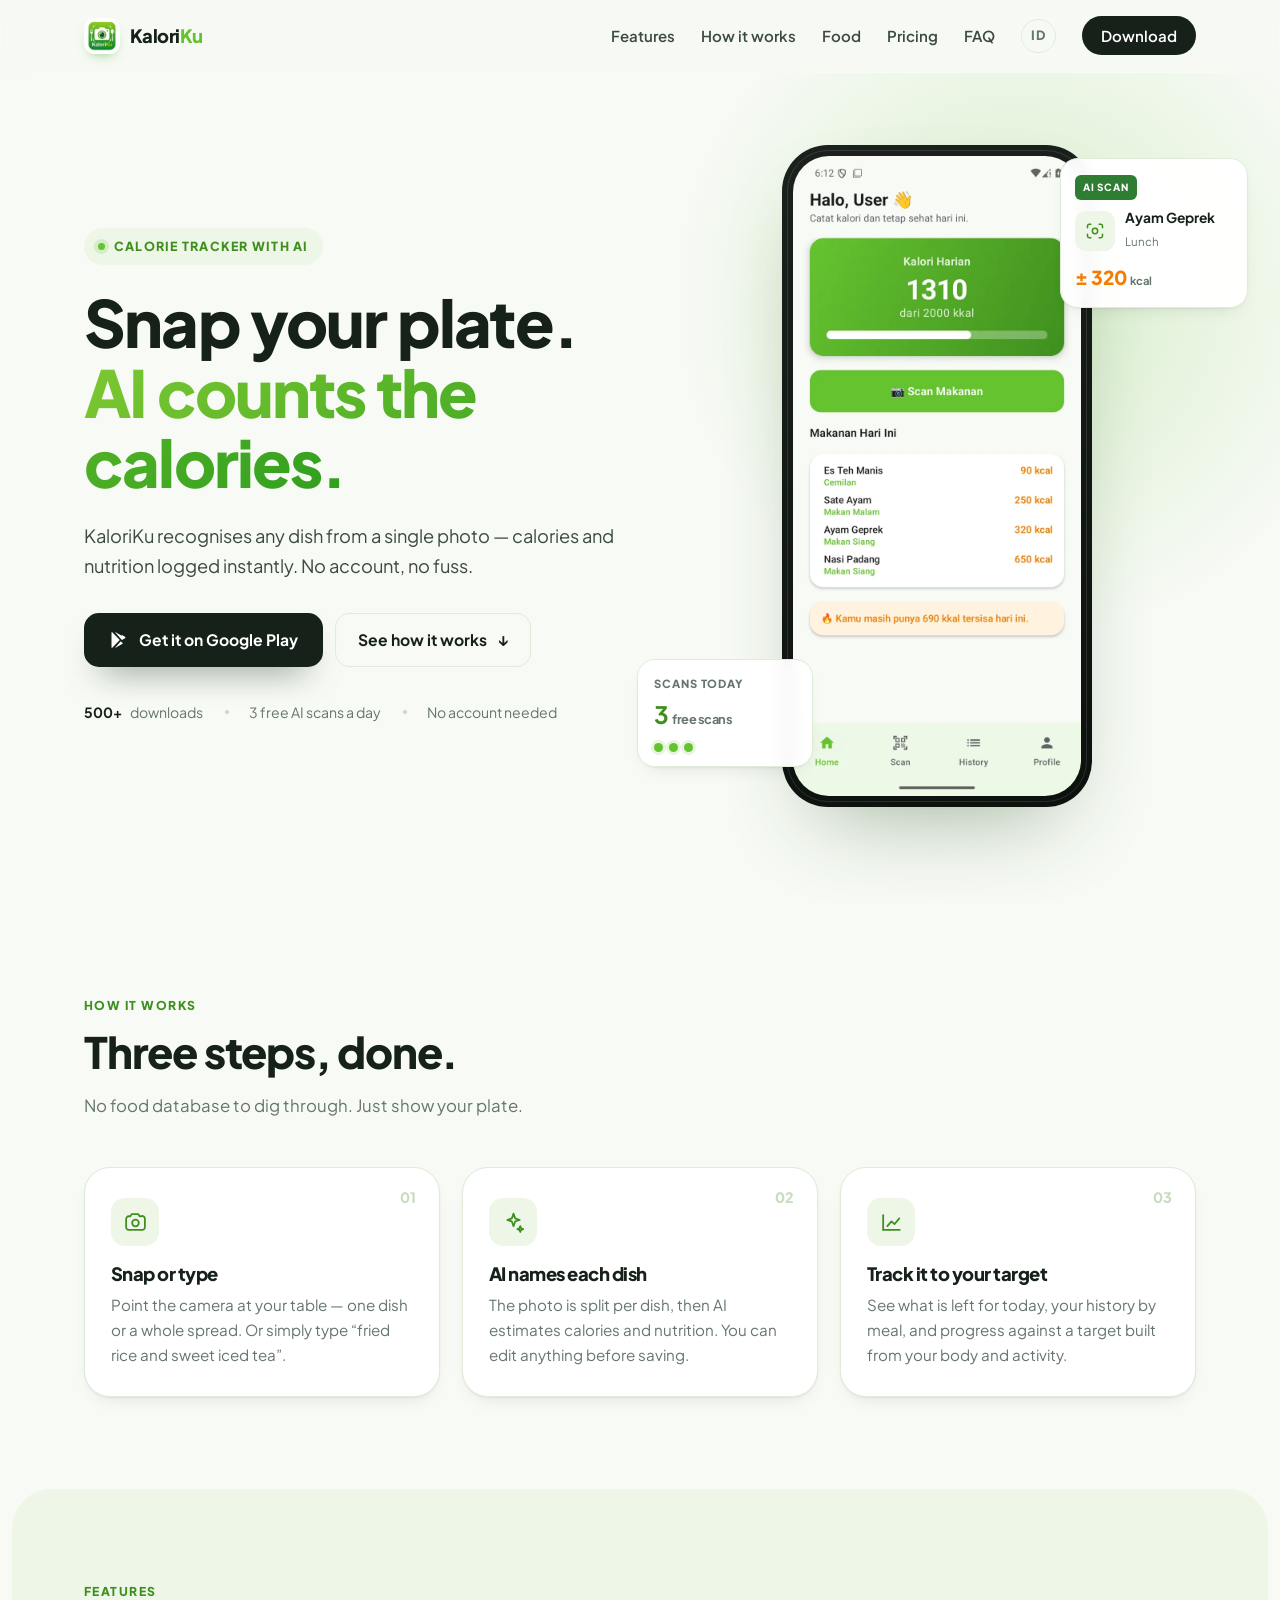
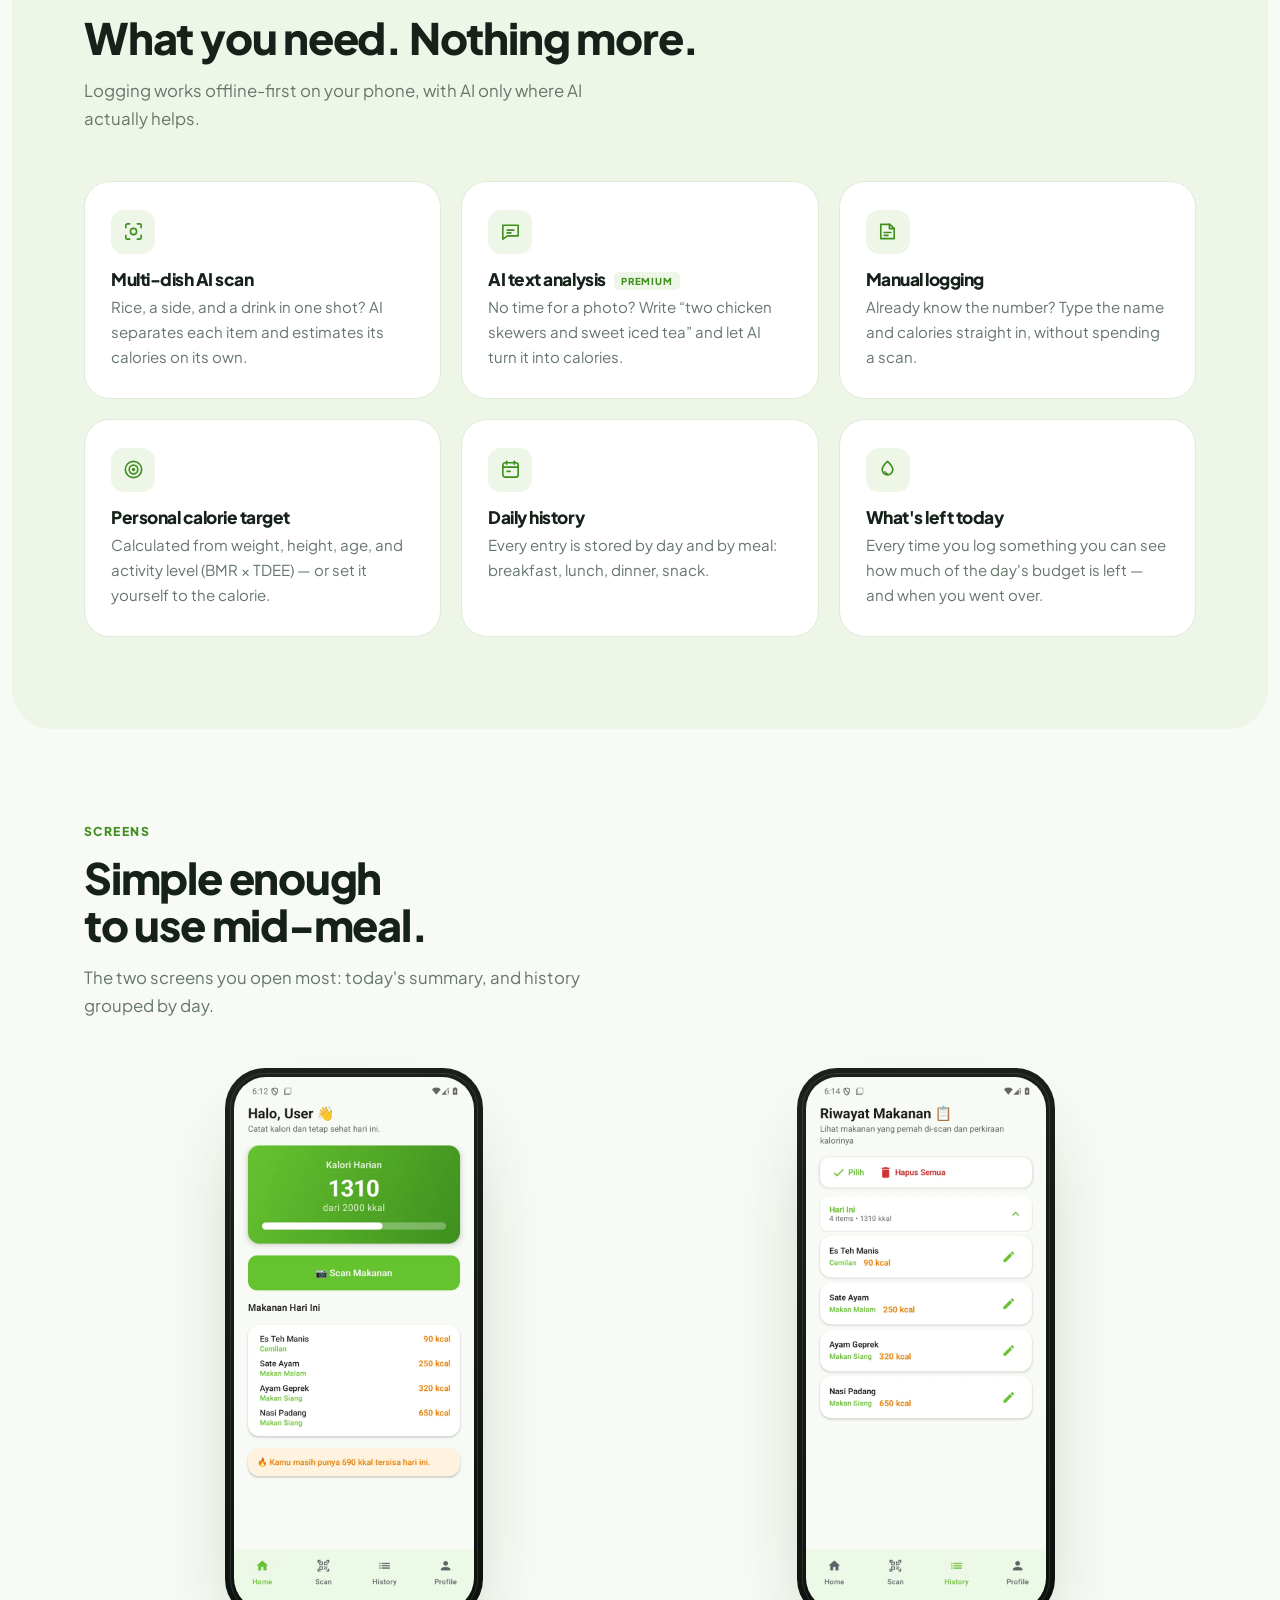
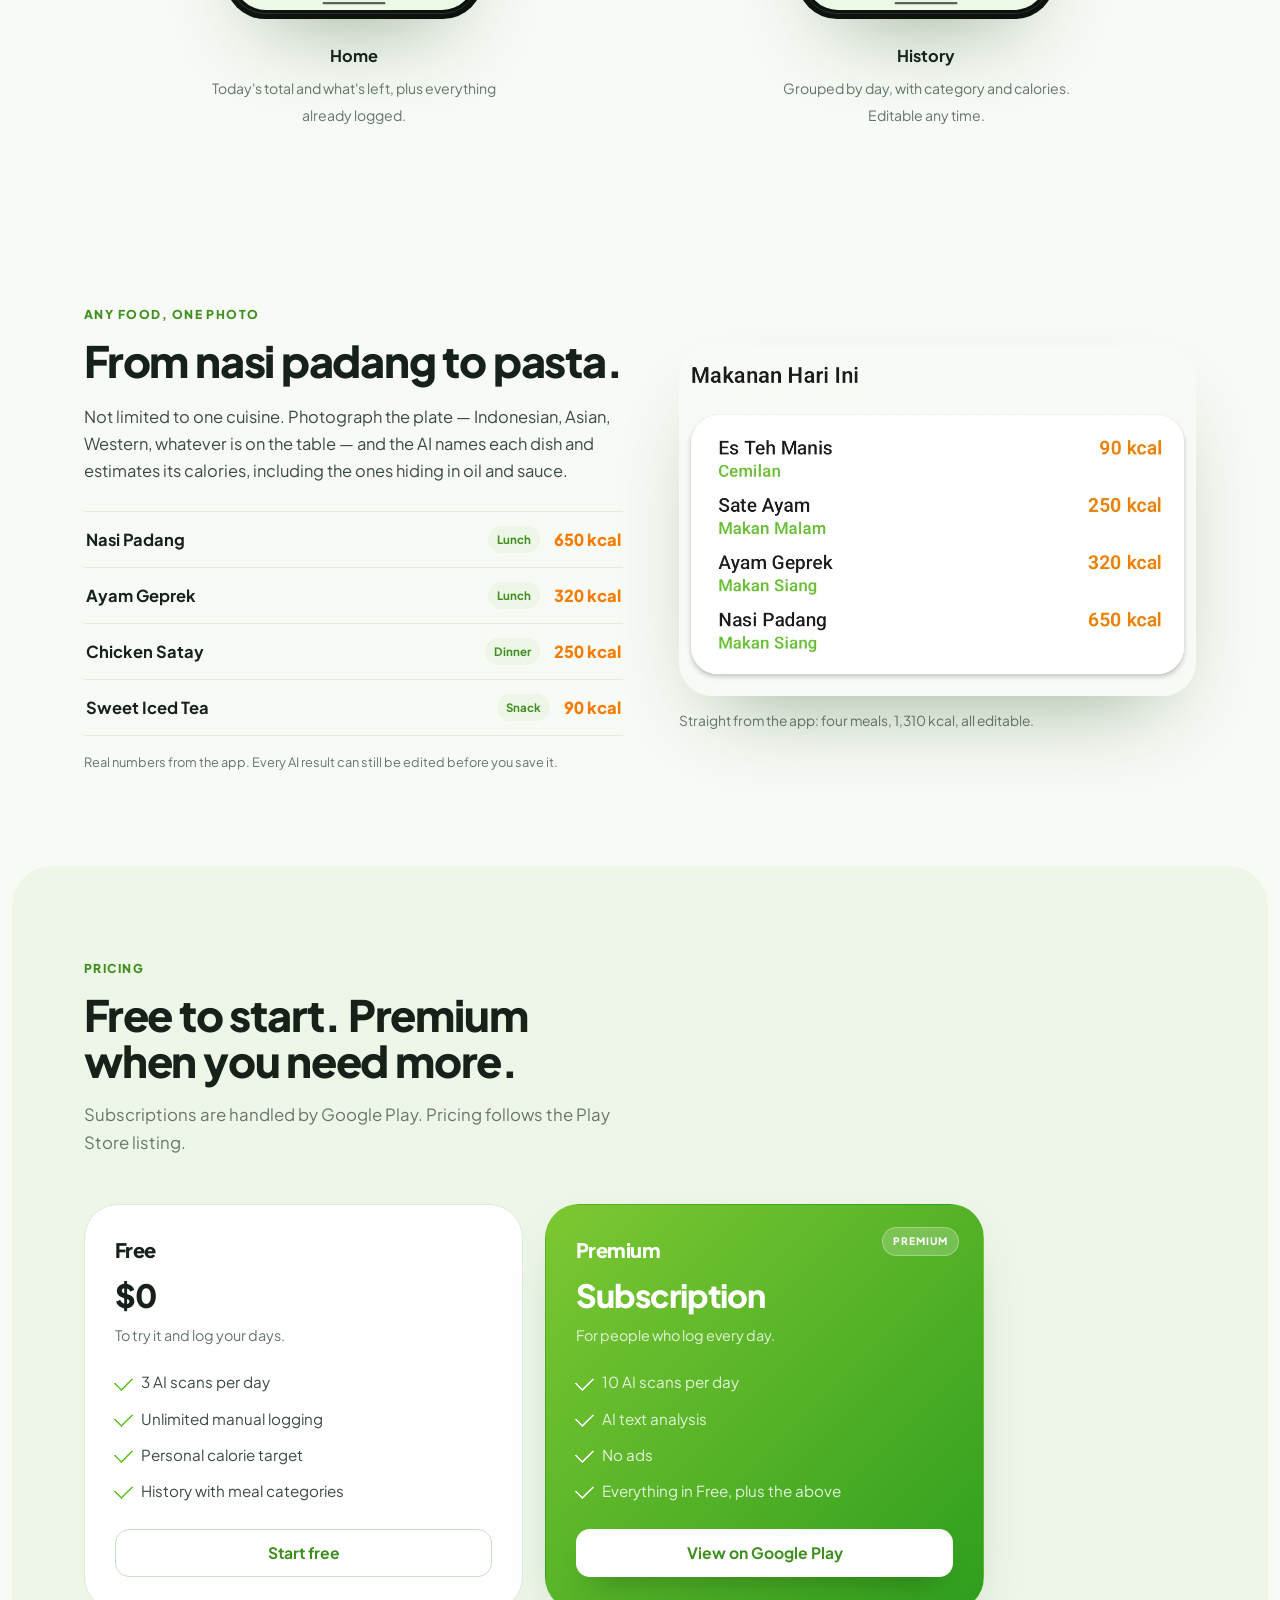
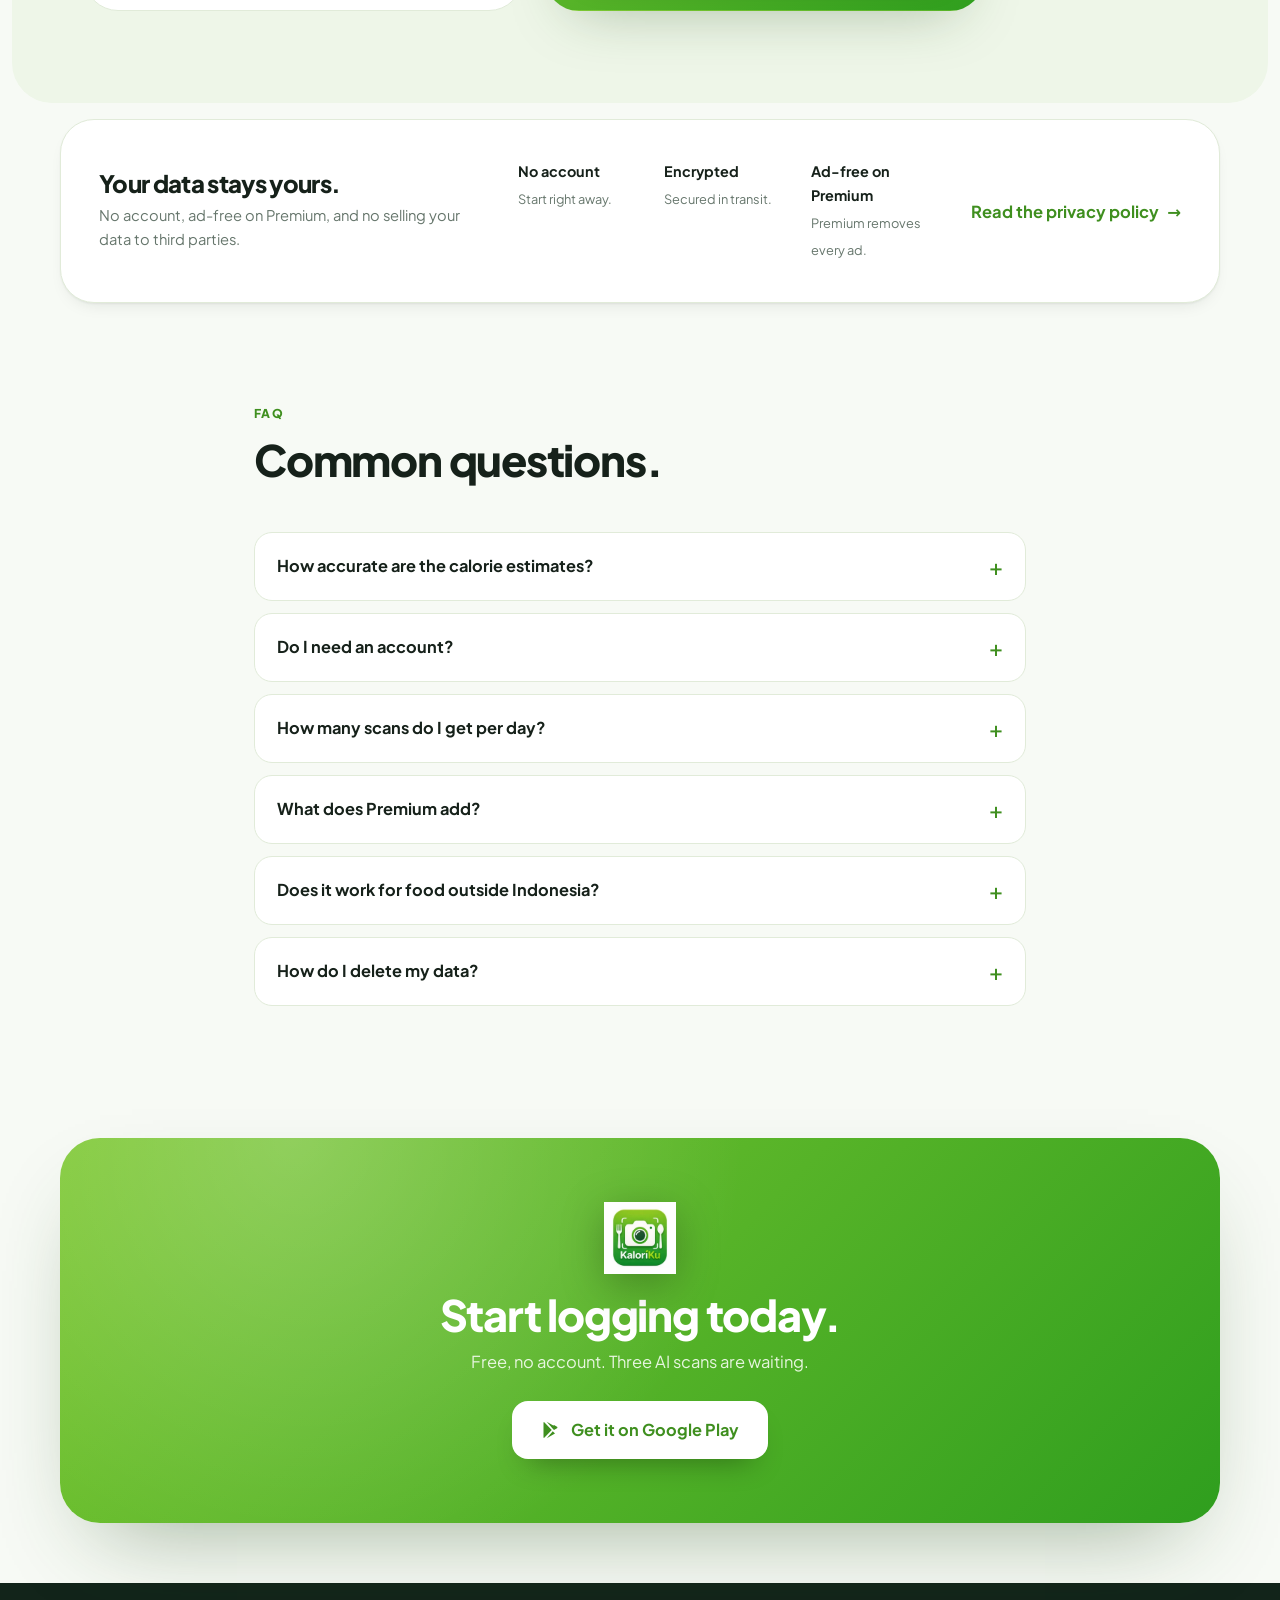
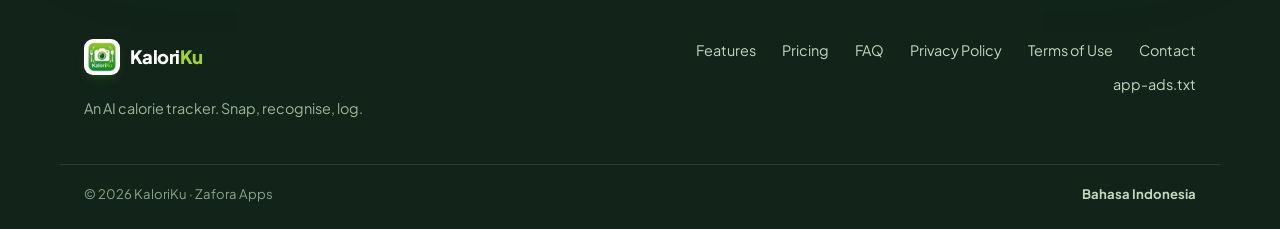
==== en/index.html @ b71900a7 "Add KaloriKu marketing site (ID/EN) with real app screenshots Static site, no build step: - / and /e" ====
<!DOCTYPE html>
<html lang="en">
<head>
<meta charset="utf-8">
<meta name="viewport" content="width=device-width, initial-scale=1">
<title>KaloriKu — Snap your food, let AI count the calories</title>
<meta name="description" content="KaloriKu recognises any dish from a single photo and logs its calories and nutrition. Personal calorie target, daily history, no account required.">
<meta name="theme-color" content="#65C32F">
<link rel="icon" href="../assets/img/logo-32.png" sizes="32x32">
<link rel="apple-touch-icon" href="../assets/img/logo-180.png">
<link rel="manifest" href="../site.webmanifest">
<link rel="preload" href="../assets/fonts/plus-jakarta-sans-latin.woff2" as="font" type="font/woff2" crossorigin>
<link rel="stylesheet" href="../css/style.css">
<script>document.documentElement.classList.add("js");</script>
<meta property="og:type" content="website">
<meta property="og:site_name" content="KaloriKu">
<meta property="og:locale" content="en_US">
<meta property="og:locale:alternate" content="id_ID">
<meta property="og:title" content="KaloriKu — Snap your food, let AI count the calories">
<meta property="og:description" content="An AI calorie tracker. Photograph your plate — whatever the cuisine — and log the calories in seconds.">
<meta property="og:image" content="../assets/img/og.jpg">
<meta property="og:image:type" content="image/jpeg">
<meta property="og:image:width" content="1200">
<meta property="og:image:height" content="630">
<meta property="og:image:alt" content="KaloriKu — an AI calorie tracker that counts calories from a photo">
<meta name="twitter:card" content="summary_large_image">
<meta name="twitter:image" content="../assets/img/og.jpg">
<script type="application/ld+json">
{
  "@context": "https://schema.org",
  "@type": "SoftwareApplication",
  "name": "KaloriKu",
  "operatingSystem": "Android",
  "applicationCategory": "HealthApplication",
  "description": "An AI calorie tracker that recognises dishes from photos, logs daily calories and nutrition, and tracks a personal calorie target.",
  "downloadUrl": "https://play.google.com/store/apps/details?id=com.zafzaf.kaloriku",
  "offers": { "@type": "Offer", "price": "0", "priceCurrency": "IDR" },
  "inLanguage": "en",
  "publisher": { "@type": "Organization", "name": "Zafora Apps" }
}
</script>
</head>
<body>

<a class="skip" href="#main">Skip to content</a>

<header class="site-header" id="header">
  <div class="wrap header-inner">
    <a class="brand" href="../" aria-label="KaloriKu — home">
      <img src="../assets/img/mark-192.webp" alt="" width="36" height="36">
      <span class="brand-name">Kalori<span>Ku</span></span>
    </a>

    <nav class="nav" id="nav" aria-label="Main navigation">
      <a href="#features">Features</a>
      <a href="#how">How it works</a>
      <a href="#food">Food</a>
      <a href="#pricing">Pricing</a>
      <a href="#faq">FAQ</a>
      <a class="lang" href="../" hreflang="id" lang="id">ID</a>
      <a class="btn btn-sm" href="https://play.google.com/store/apps/details?id=com.zafzaf.kaloriku&amp;hl=en" target="_blank" rel="noopener">Download</a>
    </nav>

    <button class="nav-toggle" id="navToggle" aria-expanded="false" aria-controls="nav" aria-label="Open menu">
      <span></span><span></span><span></span>
    </button>
  </div>
</header>

<main id="main">

  <!-- HERO -->
  <section class="hero">
    <div class="hero-glow" aria-hidden="true"></div>
    <div class="wrap hero-grid">
      <div class="hero-copy reveal">
        <p class="eyebrow"><span class="dot"></span> Calorie tracker with AI</p>
        <h1>Snap your plate.<br><span class="hl">AI counts the calories.</span></h1>
        <p class="lead">KaloriKu recognises any dish from a single photo — calories and nutrition logged instantly. No account, no fuss.</p>
        <div class="cta-row">
          <a class="btn btn-play" href="https://play.google.com/store/apps/details?id=com.zafzaf.kaloriku&amp;hl=en" target="_blank" rel="noopener">
            <svg viewBox="0 0 24 24" aria-hidden="true" width="20" height="20"><path fill="currentColor" d="M3.6 2.3a1 1 0 0 0-.6.9v17.6a1 1 0 0 0 .6.9l9.3-9.7L3.6 2.3Zm10.5 8.2 2.7-2.8-9.4-5.4a.8.8 0 0 0-.5-.1l7.2 8.3Zm0 3 2.7 2.8-9.4 5.4a.8.8 0 0 1-.5.1l7.2-8.3Zm1.5-1.5 3.6-2.1c.7-.4.7-1.4 0-1.8l-3.6-2.1-2.9 3 2.9 3Z"/></svg>
            Get it on Google Play
          </a>
          <a class="btn btn-ghost" href="#how">See how it works <span aria-hidden="true">↓</span></a>
        </div>
        <ul class="trust">
          <li><strong>500+</strong> downloads</li>
          <li>3 free AI scans a day</li>
          <li>No account needed</li>
        </ul>
      </div>

      <div class="hero-art reveal">
        <div class="phone">
          <div class="phone-screen">
            <img src="../assets/img/screen-home.webp" alt="KaloriKu home screen: 1,310 of 2,000 kcal today, a Scan Food button, and four meals already logged." width="720" height="1600" fetchpriority="high">
          </div>
        </div>
        <div class="float-card float-quota">
          <span class="float-label">Scans today</span>
          <strong class="quota-num">3 <small>free scans</small></strong>
          <div class="dots" aria-hidden="true"><i></i><i></i><i></i></div>
        </div>
        <div class="float-card float-scan">
          <span class="ai-badge">AI scan</span>
          <div class="float-row"><span class="float-thumb" aria-hidden="true"><svg viewBox="0 0 24 24" width="20" height="20" fill="none" stroke="currentColor" stroke-width="1.8" stroke-linecap="round" stroke-linejoin="round"><path d="M3 8V6a2 2 0 0 1 2-2h2M21 8V6a2 2 0 0 0-2-2h-2M3 16v2a2 2 0 0 0 2 2h2M21 16v2a2 2 0 0 1-2 2h-2"/><circle cx="12" cy="12" r="3.2"/></svg></span><div><strong>Ayam Geprek</strong><span>Lunch</span></div></div>
          <div class="float-kcal">± 320 <small>kcal</small></div>
        </div>
      </div>
    </div>
  </section>

  <!-- HOW IT WORKS -->
  <section class="section" id="how">
    <div class="wrap">
      <div class="section-head reveal">
        <p class="kicker">How it works</p>
        <h2>Three steps, done.</h2>
        <p class="sub">No food database to dig through. Just show your plate.</p>
      </div>
      <ol class="steps">
        <li class="step reveal">
          <span class="step-num">01</span>
          <div class="step-icon">
            <svg viewBox="0 0 24 24" fill="none" stroke="currentColor" stroke-width="1.7" stroke-linecap="round" stroke-linejoin="round" aria-hidden="true"><path d="M3 8.5A2.5 2.5 0 0 1 5.5 6h1.6l1.2-2h6.4l1.2 2h1.6A2.5 2.5 0 0 1 21 8.5v8A2.5 2.5 0 0 1 18.5 19h-13A2.5 2.5 0 0 1 3 16.5v-8Z"/><circle cx="12" cy="12.5" r="3.2"/></svg>
          </div>
          <h3>Snap or type</h3>
          <p>Point the camera at your table — one dish or a whole spread. Or simply type “fried rice and sweet iced tea”.</p>
        </li>
        <li class="step reveal">
          <span class="step-num">02</span>
          <div class="step-icon">
            <svg viewBox="0 0 24 24" fill="none" stroke="currentColor" stroke-width="1.7" stroke-linecap="round" stroke-linejoin="round" aria-hidden="true"><path d="M12 3.5 13.6 8l4.4 1.6L13.6 11 12 15.6 10.4 11 6 9.6 10.4 8 12 3.5Z"/><path d="M18.5 15.5l.8 2 2 .8-2 .8-.8 2-.8-2-2-.8 2-.8.8-2Z"/></svg>
          </div>
          <h3>AI names each dish</h3>
          <p>The photo is split per dish, then AI estimates calories and nutrition. You can edit anything before saving.</p>
        </li>
        <li class="step reveal">
          <span class="step-num">03</span>
          <div class="step-icon">
            <svg viewBox="0 0 24 24" fill="none" stroke="currentColor" stroke-width="1.7" stroke-linecap="round" stroke-linejoin="round" aria-hidden="true"><path d="M4 19V5"/><path d="M4 19h16"/><path d="M8 15.5 12 11l3 2.5 4.5-5.5"/></svg>
          </div>
          <h3>Track it to your target</h3>
          <p>See what is left for today, your history by meal, and progress against a target built from your body and activity.</p>
        </li>
      </ol>
    </div>
  </section>

  <!-- FEATURES -->
  <section class="section section-tint" id="features">
    <div class="wrap">
      <div class="section-head reveal">
        <p class="kicker">Features</p>
        <h2>What you need. Nothing more.</h2>
        <p class="sub">Logging works offline-first on your phone, with AI only where AI actually helps.</p>
      </div>
      <div class="features">
        <article class="feature reveal">
          <div class="f-icon"><svg viewBox="0 0 24 24" fill="none" stroke="currentColor" stroke-width="1.7" stroke-linecap="round" stroke-linejoin="round" aria-hidden="true"><path d="M4 8V5.5A1.5 1.5 0 0 1 5.5 4H8"/><path d="M16 4h2.5A1.5 1.5 0 0 1 20 5.5V8"/><path d="M20 16v2.5a1.5 1.5 0 0 1-1.5 1.5H16"/><path d="M8 20H5.5A1.5 1.5 0 0 1 4 18.5V16"/><circle cx="12" cy="12" r="3.2"/></svg></div>
          <h3>Multi-dish AI scan</h3>
          <p>Rice, a side, and a drink in one shot? AI separates each item and estimates its calories on its own.</p>
        </article>
        <article class="feature reveal">
          <div class="f-icon"><svg viewBox="0 0 24 24" fill="none" stroke="currentColor" stroke-width="1.7" stroke-linecap="round" stroke-linejoin="round" aria-hidden="true"><path d="M4 5.5h16v11H9l-5 3.5v-14.5Z"/><path d="M8.5 10.5h7"/><path d="M8.5 13.5h4"/></svg></div>
          <h3>AI text analysis <span class="tag">Premium</span></h3>
          <p>No time for a photo? Write “two chicken skewers and sweet iced tea” and let AI turn it into calories.</p>
        </article>
        <article class="feature reveal">
          <div class="f-icon"><svg viewBox="0 0 24 24" fill="none" stroke="currentColor" stroke-width="1.7" stroke-linecap="round" stroke-linejoin="round" aria-hidden="true"><path d="M5 4.5h9.5L19 9v10.5H5V4.5Z"/><path d="M14 4.5V9h5"/><path d="M8.5 13h7"/><path d="M8.5 16h4"/></svg></div>
          <h3>Manual logging</h3>
          <p>Already know the number? Type the name and calories straight in, without spending a scan.</p>
        </article>
        <article class="feature reveal">
          <div class="f-icon"><svg viewBox="0 0 24 24" fill="none" stroke="currentColor" stroke-width="1.7" stroke-linecap="round" stroke-linejoin="round" aria-hidden="true"><circle cx="12" cy="12" r="8.5"/><circle cx="12" cy="12" r="4.5"/><circle cx="12" cy="12" r="1"/></svg></div>
          <h3>Personal calorie target</h3>
          <p>Calculated from weight, height, age, and activity level (BMR × TDEE) — or set it yourself to the calorie.</p>
        </article>
        <article class="feature reveal">
          <div class="f-icon"><svg viewBox="0 0 24 24" fill="none" stroke="currentColor" stroke-width="1.7" stroke-linecap="round" stroke-linejoin="round" aria-hidden="true"><rect x="4" y="5" width="16" height="15" rx="2.5"/><path d="M8 3.5v3"/><path d="M16 3.5v3"/><path d="M4 9.5h16"/><path d="M8.5 14h3"/></svg></div>
          <h3>Daily history</h3>
          <p>Every entry is stored by day and by meal: breakfast, lunch, dinner, snack.</p>
        </article>
        <article class="feature reveal">
          <div class="f-icon"><svg viewBox="0 0 24 24" fill="none" stroke="currentColor" stroke-width="1.7" stroke-linecap="round" stroke-linejoin="round" aria-hidden="true"><path d="M12 3.5c3.6 3.2 5.5 6 5.5 8.6a5.5 5.5 0 1 1-11 0c0-2.6 1.9-5.4 5.5-8.6Z"/><path d="M9.5 14.5c.4 1.3 1.4 2 2.5 2"/></svg></div>
          <h3>What's left today</h3>
          <p>Every time you log something you can see how much of the day's budget is left — and when you went over.</p>
        </article>
      </div>
    </div>
  </section>

  <!-- SHOWCASE -->
  <section class="section" id="screens">
    <div class="wrap">
      <div class="section-head reveal">
        <p class="kicker">Screens</p>
        <h2>Simple enough to use mid-meal.</h2>
        <p class="sub">The two screens you open most: today's summary, and history grouped by day.</p>
      </div>
      <div class="showcase">
        <figure class="shot reveal">
          <div class="phone phone-sm">
            <div class="phone-screen"><img src="../assets/img/screen-home.webp" alt="KaloriKu home screen with today's total calories, calories left, and the meals logged so far." width="720" height="1600" loading="lazy"></div>
          </div>
          <figcaption>
            <strong>Home</strong>
            <span>Today's total and what's left, plus everything already logged.</span>
          </figcaption>
        </figure>
        <figure class="shot reveal">
          <div class="phone phone-sm">
            <div class="phone-screen"><img src="../assets/img/screen-history.webp" alt="KaloriKu history screen: today's meals listed with category and calories." width="720" height="1600" loading="lazy"></div>
          </div>
          <figcaption>
            <strong>History</strong>
            <span>Grouped by day, with category and calories. Editable any time.</span>
          </figcaption>
        </figure>
      </div>
    </div>
  </section>

  <!-- FOOD -->
  <section class="section food-section" id="food">
    <div class="wrap food-grid">
      <div class="food-copy reveal">
        <p class="kicker">Any food, one photo</p>
        <h2>From nasi padang to pasta.</h2>
        <p class="lead-sm">Not limited to one cuisine. Photograph the plate — Indonesian, Asian, Western, whatever is on the table — and the AI names each dish and estimates its calories, including the ones hiding in oil and sauce.</p>
        <ul class="food-list">
          <li><span class="food-name">Nasi Padang</span><span class="food-cat">Lunch</span><span class="food-kcal">650 kcal</span></li>
          <li><span class="food-name">Ayam Geprek</span><span class="food-cat">Lunch</span><span class="food-kcal">320 kcal</span></li>
          <li><span class="food-name">Chicken Satay</span><span class="food-cat">Dinner</span><span class="food-kcal">250 kcal</span></li>
          <li><span class="food-name">Sweet Iced Tea</span><span class="food-cat">Snack</span><span class="food-kcal">90 kcal</span></li>
        </ul>
        <p class="note">Real numbers from the app. Every AI result can still be edited before you save it.</p>
      </div>
      <div class="food-visual reveal">
        <div class="food-art">
          <img src="../assets/img/meals-card.webp" alt="Today's meals in the app: sweet iced tea 90 kcal, chicken satay 250 kcal, ayam geprek 320 kcal, and nasi padang 650 kcal." width="1000" height="680" loading="lazy">
        </div>
        <p class="food-caption">Straight from the app: four meals, 1,310 kcal, all editable.</p>
      </div>
    </div>
  </section>

  <!-- PRICING -->
  <section class="section section-tint" id="pricing">
    <div class="wrap">
      <div class="section-head reveal">
        <p class="kicker">Pricing</p>
        <h2>Free to start. Premium when you need more.</h2>
        <p class="sub">Subscriptions are handled by Google Play. Pricing follows the Play Store listing.</p>
      </div>
      <div class="plans">
        <article class="plan reveal">
          <h3>Free</h3>
          <p class="plan-price">$0</p>
          <p class="plan-for">To try it and log your days.</p>
          <ul>
            <li>3 AI scans per day</li>
            <li>Unlimited manual logging</li>
            <li>Personal calorie target</li>
            <li>History with meal categories</li>
          </ul>
          <a class="btn btn-outline" href="https://play.google.com/store/apps/details?id=com.zafzaf.kaloriku&amp;hl=en" target="_blank" rel="noopener">Start free</a>
        </article>
        <article class="plan plan-pro reveal">
          <span class="plan-badge">Premium</span>
          <h3>Premium</h3>
          <p class="plan-price">Subscription</p>
          <p class="plan-for">For people who log every day.</p>
          <ul>
            <li>10 AI scans per day</li>
            <li>AI text analysis</li>
            <li>No ads</li>
            <li>Everything in Free, plus the above</li>
          </ul>
          <a class="btn btn-light" href="https://play.google.com/store/apps/details?id=com.zafzaf.kaloriku&amp;hl=en" target="_blank" rel="noopener">View on Google Play</a>
        </article>
      </div>
    </div>
  </section>

  <!-- PRIVACY -->
  <section class="privacy-strip">
    <div class="wrap privacy-inner reveal">
      <div class="privacy-head">
        <h2>Your data stays yours.</h2>
        <p>No account, ad-free on Premium, and no selling your data to third parties.</p>
      </div>
      <ul class="privacy-points">
        <li><strong>No account</strong><span>Start right away.</span></li>
        <li><strong>Encrypted</strong><span>Secured in transit.</span></li>
        <li><strong>Ad-free on Premium</strong><span>Premium removes every ad.</span></li>
      </ul>
      <a class="link-arrow" href="https://isyarharun.github.io/kaloriku-privacy/">Read the privacy policy <span aria-hidden="true">→</span></a>
    </div>
  </section>

  <!-- FAQ -->
  <section class="section" id="faq">
    <div class="wrap wrap-narrow">
      <div class="section-head reveal">
        <p class="kicker">FAQ</p>
        <h2>Common questions.</h2>
      </div>
      <div class="faq reveal">
        <details>
          <summary>How accurate are the calorie estimates?</summary>
          <p>Accurate enough for daily tracking, not a replacement for a kitchen scale or a dietitian. Every result can be edited — name, calories, and meal — before it is saved.</p>
        </details>
        <details>
          <summary>Do I need an account?</summary>
          <p>No. You are signed in automatically and securely, so you can start logging within seconds.</p>
        </details>
        <details>
          <summary>How many scans do I get per day?</summary>
          <p>Free accounts get 3 AI scans per day. Premium raises that to 10 per day and unlocks AI text analysis. Manual logging never uses your quota.</p>
        </details>
        <details>
          <summary>What does Premium add?</summary>
          <p>Premium increases the daily scan quota to 10, unlocks AI text analysis, and removes ads. Every other logging feature is already in the free version.</p>
        </details>
        <details>
          <summary>Does it work for food outside Indonesia?</summary>
          <p>Yes. The AI recognises common dishes across cuisines — Indonesian, Asian, Western — and you can always edit the result before saving.</p>
        </details>
        <details>
          <summary>How do I delete my data?</summary>
          <p>Delete individual meals or the whole history from the History screen. For anything else, email us at <a href="mailto:zaforaapps@gmail.com">zaforaapps@gmail.com</a>.</p>
        </details>
      </div>
    </div>
  </section>

  <!-- FINAL CTA -->
  <section class="final-cta">
    <div class="wrap final-inner reveal">
      <img src="../assets/img/mark-192.webp" alt="" width="72" height="72" loading="lazy">
      <h2>Start logging today.</h2>
      <p>Free, no account. Three AI scans are waiting.</p>
      <a class="btn btn-light btn-lg" href="https://play.google.com/store/apps/details?id=com.zafzaf.kaloriku&amp;hl=en" target="_blank" rel="noopener">
        <svg viewBox="0 0 24 24" aria-hidden="true" width="20" height="20"><path fill="currentColor" d="M3.6 2.3a1 1 0 0 0-.6.9v17.6a1 1 0 0 0 .6.9l9.3-9.7L3.6 2.3Zm10.5 8.2 2.7-2.8-9.4-5.4a.8.8 0 0 0-.5-.1l7.2 8.3Zm0 3 2.7 2.8-9.4 5.4a.8.8 0 0 1-.5.1l7.2-8.3Zm1.5-1.5 3.6-2.1c.7-.4.7-1.4 0-1.8l-3.6-2.1-2.9 3 2.9 3Z"/></svg>
        Get it on Google Play
      </a>
    </div>
  </section>

</main>

<footer class="site-footer">
  <div class="wrap footer-grid">
    <div class="footer-brand">
      <a class="brand" href="../">
        <img src="../assets/img/mark-192.webp" alt="" width="32" height="32">
        <span class="brand-name">Kalori<span>Ku</span></span>
      </a>
      <p>An AI calorie tracker. Snap, recognise, log.</p>
    </div>
    <nav class="footer-links" aria-label="Footer links">
      <a href="#features">Features</a>
      <a href="#pricing">Pricing</a>
      <a href="#faq">FAQ</a>
      <a href="https://isyarharun.github.io/kaloriku-privacy/">Privacy Policy</a>
      <a href="https://isyarharun.github.io/kaloriku-syarat/">Terms of Use</a>
      <a href="mailto:zaforaapps@gmail.com">Contact</a>
      <a href="../app-ads.txt">app-ads.txt</a>
    </nav>
  </div>
  <div class="wrap footer-bottom">
    <span>© <span id="year">2026</span> KaloriKu · Zafora Apps</span>
    <a class="lang" href="../" hreflang="id" lang="id">Bahasa Indonesia</a>
  </div>
</footer>

<script src="../js/main.js" defer></script>
</body>
</html>
---- css/style.css ----
/* ==========================================================================
   KaloriKu — marketing site
   Palet diambil dari ui/theme/Color.kt aplikasi Android.
   ========================================================================== */

@font-face {
  font-family: "Plus Jakarta Sans";
  src: url("../assets/fonts/plus-jakarta-sans-latin.woff2") format("woff2");
  font-weight: 200 800;
  font-style: normal;
  font-display: swap;
  unicode-range: U+0000-00FF, U+0131, U+0152-0153, U+02BB-02BC, U+02C6, U+02DA, U+02DC, U+2000-206F, U+2074, U+20AC, U+2122, U+2191, U+2193, U+2212, U+2215, U+FEFF, U+FFFD;
}
@font-face {
  font-family: "Plus Jakarta Sans";
  src: url("../assets/fonts/plus-jakarta-sans-latin-ext.woff2") format("woff2");
  font-weight: 200 800;
  font-style: normal;
  font-display: swap;
  unicode-range: U+0100-02BA, U+02BD-02C5, U+02C7-02CC, U+02CE-02D7, U+02DD-02FF, U+0304, U+0308, U+0329, U+1D00-1DBF, U+1E00-1E9F, U+1EF2-1EFF, U+2020, U+20A0-20AB, U+20AD-20C0, U+2113, U+2C60-2C7F, U+A720-A7FF;
}

:root {
  --green: #65C32F;
  --green-dark: #3F8F1F;
  --green-deep: #2E7D32;
  --lime: #A4D619;
  --orange: #F57C00;
  --cream: #F7FAF5;
  --tint: #EEF6E8;
  --tint-2: #E4F2DC;
  --ink: #16211A;
  --body: #3C4A42;
  --muted: #66766C;
  --line: #E1EBD9;
  --white: #fff;
  --grad: linear-gradient(135deg, #7DC832 0%, #2F9E1E 100%);
  --shadow-sm: 0 1px 2px rgba(22, 33, 26, .05), 0 8px 20px -12px rgba(22, 33, 26, .18);
  --shadow-md: 0 24px 60px -28px rgba(31, 74, 22, .35);
  --shadow-lg: 0 40px 90px -40px rgba(31, 74, 22, .45);
  --r-sm: 12px;
  --r-md: 18px;
  --r-lg: 26px;
  --r-xl: 34px;
  --wrap: 1160px;
  --ease: cubic-bezier(.22, .7, .3, 1);
}

* { box-sizing: border-box; }

html { scroll-behavior: smooth; -webkit-text-size-adjust: 100%; }

body {
  margin: 0;
  font-family: "Plus Jakarta Sans", system-ui, -apple-system, "Segoe UI", Roboto, sans-serif;
  font-size: 16.5px;
  line-height: 1.65;
  color: var(--body);
  background: var(--cream);
  -webkit-font-smoothing: antialiased;
  overflow-x: hidden;
}

img { max-width: 100%; height: auto; display: block; }

a { color: var(--green-dark); text-decoration: none; }

h1, h2, h3 {
  color: var(--ink);
  font-weight: 800;
  letter-spacing: -.028em;
  line-height: 1.08;
  margin: 0;
  text-wrap: balance;
}

p { margin: 0; }

::selection { background: #CDEFB8; color: var(--ink); }

:focus-visible {
  outline: 3px solid #2F9E1E;
  outline-offset: 3px;
  border-radius: 6px;
}

.skip {
  position: absolute; left: 16px; top: -60px; z-index: 100;
  background: var(--ink); color: #fff; padding: 10px 16px; border-radius: 10px;
  transition: top .2s var(--ease);
}
.skip:focus { top: 12px; }

.wrap { width: 100%; max-width: var(--wrap); margin: 0 auto; padding: 0 24px; }
.wrap-narrow { max-width: 820px; }

/* ------------------------------------------------------------------ header */
.site-header {
  position: sticky; top: 0; z-index: 50;
  background: rgba(247, 250, 245, .82);
  backdrop-filter: saturate(140%) blur(14px);
  -webkit-backdrop-filter: saturate(140%) blur(14px);
  border-bottom: 1px solid transparent;
  transition: border-color .25s var(--ease), background .25s var(--ease);
}
.site-header.scrolled { border-bottom-color: var(--line); background: rgba(247, 250, 245, .95); }

.header-inner { display: flex; align-items: center; justify-content: space-between; gap: 24px; height: 72px; }

.brand { display: inline-flex; align-items: center; gap: 10px; color: var(--ink); }
.brand img { width: 36px; height: 36px; border-radius: 11px; box-shadow: 0 6px 14px -8px rgba(47, 158, 30, .8); }
.brand-name { font-weight: 800; font-size: 1.15rem; letter-spacing: -.03em; }
.brand-name span { color: var(--green); }

.nav { display: flex; align-items: center; gap: 26px; }
.nav a { color: var(--body); font-size: .94rem; font-weight: 600; }
.nav a:hover { color: var(--green-dark); }
.nav .btn { color: #fff; }
.nav .btn:hover { color: #fff; }
.nav .lang {
  font-size: .8rem; font-weight: 800; letter-spacing: .06em;
  border: 1px solid var(--line); padding: 5px 9px; border-radius: 999px; color: var(--muted);
}
.nav .lang:hover { border-color: var(--green); color: var(--green-dark); }

.nav-toggle { display: none; background: none; border: 0; padding: 10px; cursor: pointer; }
.nav-toggle span {
  display: block; width: 22px; height: 2px; background: var(--ink); border-radius: 2px;
  transition: transform .25s var(--ease), opacity .2s var(--ease);
}
.nav-toggle span + span { margin-top: 5px; }
.nav-toggle[aria-expanded="true"] span:nth-child(1) { transform: translateY(7px) rotate(45deg); }
.nav-toggle[aria-expanded="true"] span:nth-child(2) { opacity: 0; }
.nav-toggle[aria-expanded="true"] span:nth-child(3) { transform: translateY(-7px) rotate(-45deg); }

/* ------------------------------------------------------------------ buttons */
.btn {
  display: inline-flex; align-items: center; justify-content: center; gap: 10px;
  font-weight: 700; font-size: .98rem; line-height: 1;
  padding: 15px 22px; border-radius: 14px; border: 1px solid transparent;
  color: #fff; background: var(--green-dark);
  transition: transform .18s var(--ease), box-shadow .2s var(--ease), background .2s var(--ease);
  will-change: transform;
}
.btn:hover { transform: translateY(-2px); }
.btn:active { transform: translateY(0); }
.btn-sm { padding: 11px 18px; font-size: .88rem; border-radius: 999px; background: var(--ink); color: #fff; }
.btn-play {
  background: var(--ink); color: #fff;
  padding: 16px 24px; border-radius: 15px;
  box-shadow: 0 18px 34px -18px rgba(22, 33, 26, .65);
}
.btn-play:hover { background: #0d1712; }
.btn-ghost { background: transparent; color: var(--ink); border-color: var(--line); }
.btn-ghost:hover { border-color: var(--green); background: #fff; }
.btn-outline { background: transparent; color: var(--green-dark); border-color: #CBDFC1; }
.btn-outline:hover { background: var(--tint); }
.btn-light { background: #fff; color: var(--green-dark); box-shadow: 0 16px 30px -16px rgba(0, 0, 0, .4); }
.btn-light:hover { background: #F4FBEF; }
.btn-lg { padding: 18px 28px; font-size: 1.02rem; border-radius: 16px; }

.link-arrow { display: inline-flex; align-items: center; gap: 8px; font-weight: 700; color: var(--green-dark); }
.link-arrow span { transition: transform .2s var(--ease); }
.link-arrow:hover span { transform: translateX(4px); }

/* ------------------------------------------------------------------ hero */
.hero { position: relative; padding: 72px 0 96px; overflow: hidden; }
.hero-glow {
  position: absolute; inset: -20% -10% auto auto; width: 780px; height: 780px;
  background: radial-gradient(circle at 50% 50%, rgba(101, 195, 47, .22), rgba(101, 195, 47, 0) 62%);
  pointer-events: none;
}
.hero-grid {
  position: relative; display: grid; grid-template-columns: 1.02fr .98fr;
  gap: 56px; align-items: center;
}

.eyebrow {
  display: inline-flex; align-items: center; gap: 9px;
  font-size: .78rem; font-weight: 800; letter-spacing: .1em; text-transform: uppercase;
  color: var(--green-dark); background: var(--tint);
  padding: 8px 14px; border-radius: 999px; margin-bottom: 22px;
}
.eyebrow .dot { width: 7px; height: 7px; border-radius: 50%; background: var(--green); box-shadow: 0 0 0 4px rgba(101,195,47,.18); }

.hero h1 { font-size: clamp(2.5rem, 5.2vw, 4.05rem); }
.hl {
  background: var(--grad);
  -webkit-background-clip: text; background-clip: text; color: transparent;
  -webkit-text-fill-color: transparent;
}
.lead { font-size: 1.14rem; color: var(--body); margin-top: 24px; max-width: 34rem; }

.cta-row { display: flex; flex-wrap: wrap; gap: 12px; margin-top: 32px; }

.trust {
  display: flex; flex-wrap: wrap; gap: 10px 22px; list-style: none;
  margin: 34px 0 0; padding: 0; font-size: .88rem; color: var(--muted);
}
.trust li { display: flex; align-items: center; gap: 8px; }
.trust li + li::before { content: ""; width: 4px; height: 4px; border-radius: 50%; background: #C9D8C0; margin-right: 12px; }
.trust strong { color: var(--ink); }

.hero-art { position: relative; display: flex; justify-content: center; }

.phone {
  position: relative; width: min(310px, 78%); border-radius: 46px;
  background: linear-gradient(160deg, #1b211d, #0c110e);
  padding: 11px; box-shadow: var(--shadow-lg);
}
.phone::after {
  content: ""; position: absolute; inset: 5px; border-radius: 41px;
  border: 1px solid rgba(255, 255, 255, .12); pointer-events: none;
}
.phone-screen { border-radius: 36px; overflow: hidden; background: #fff; }
.phone-screen img { width: 100%; height: auto; }

.phone-sm { width: 258px; padding: 9px; border-radius: 40px; }
.phone-sm .phone-screen { border-radius: 32px; }
.phone-sm::after { border-radius: 35px; }

.float-card {
  position: absolute; background: rgba(255, 255, 255, .96);
  border: 1px solid var(--line); border-radius: 18px;
  box-shadow: var(--shadow-sm); backdrop-filter: blur(8px);
}
.float-quota { left: -8%; bottom: 6%; padding: 14px 16px; width: 176px; }
.float-label { display: block; font-size: .7rem; font-weight: 800; letter-spacing: .08em; text-transform: uppercase; color: var(--muted); }
.quota-num { display: block; font-size: 1.5rem; color: var(--green-dark); letter-spacing: -.02em; margin-top: 2px; }
.quota-num small { font-size: .8rem; color: var(--muted); font-weight: 700; }
.dots { display: flex; gap: 6px; margin-top: 9px; }
.dots i { width: 9px; height: 9px; border-radius: 50%; background: var(--green); box-shadow: 0 0 0 3px rgba(101, 195, 47, .16); }

.float-scan { right: -10%; top: 2%; padding: 12px 14px 14px; width: 188px; }
.ai-badge {
  display: inline-block; font-size: .62rem; font-weight: 800; letter-spacing: .09em;
  text-transform: uppercase; color: #fff; background: var(--green-deep);
  padding: 4px 8px; border-radius: 6px;
}
.float-row { display: flex; align-items: center; gap: 10px; margin-top: 9px; }
.float-row img { width: 40px; height: 40px; border-radius: 11px; object-fit: cover; }
.float-row .float-thumb { width: 40px; height: 40px; border-radius: 11px; background: var(--tint); display: grid; place-items: center; color: var(--green-dark); flex: none; }
.float-row strong { display: block; font-size: .86rem; color: var(--ink); line-height: 1.3; }
.float-row span { font-size: .72rem; color: var(--muted); }
.float-kcal { margin-top: 8px; font-size: 1.2rem; font-weight: 800; color: var(--orange); }
.float-kcal small { font-size: .7rem; color: var(--muted); font-weight: 700; }

/* ------------------------------------------------------------------ sections */
.section { padding: 92px 0; }
.section-tint { background: var(--tint); border-radius: 40px; margin: 0 12px; }
.section-head { max-width: 640px; margin-bottom: 48px; }
.kicker {
  font-size: .76rem; font-weight: 800; letter-spacing: .12em; text-transform: uppercase;
  color: var(--green-dark); margin-bottom: 14px;
}
.section-head h2, .food-copy h2 { font-size: clamp(1.9rem, 3.4vw, 2.7rem); }
.sub { margin-top: 16px; font-size: 1.05rem; color: var(--muted); max-width: 34rem; }

/* steps */
.steps { list-style: none; margin: 0; padding: 0; display: grid; grid-template-columns: repeat(3, 1fr); gap: 22px; counter-reset: step; }
.step { position: relative; background: #fff; border: 1px solid var(--line); border-radius: var(--r-lg); padding: 30px 26px 28px; box-shadow: var(--shadow-sm); }
.step-num { position: absolute; top: 18px; right: 22px; font-size: .9rem; font-weight: 800; color: #C9DCC0; letter-spacing: .04em; }
.step-icon { width: 48px; height: 48px; border-radius: 14px; display: grid; place-items: center; background: var(--tint); color: var(--green-dark); margin-bottom: 18px; }
.step-icon svg { width: 25px; height: 25px; }
.step h3 { font-size: 1.15rem; margin-bottom: 8px; }
.step p { font-size: .95rem; color: var(--muted); }

/* features */
.features { display: grid; grid-template-columns: repeat(3, 1fr); gap: 20px; }
.feature {
  background: #fff; border: 1px solid var(--line); border-radius: var(--r-lg);
  padding: 28px 26px; transition: transform .25s var(--ease), box-shadow .25s var(--ease);
}
.feature:hover { transform: translateY(-4px); box-shadow: var(--shadow-md); }
.f-icon { width: 44px; height: 44px; border-radius: 13px; display: grid; place-items: center; background: var(--tint); color: var(--green-dark); margin-bottom: 16px; }
.f-icon svg { width: 23px; height: 23px; }
.feature h3 { font-size: 1.08rem; margin-bottom: 7px; }
.feature p { font-size: .94rem; color: var(--muted); }
.tag {
  font-size: .6rem; font-weight: 800; letter-spacing: .08em; text-transform: uppercase;
  color: var(--green-dark); background: var(--tint); padding: 3px 7px; border-radius: 5px;
  vertical-align: middle; margin-left: 6px;
}

/* showcase */
.showcase { display: grid; grid-template-columns: repeat(2, minmax(0, 1fr)); gap: 32px; }
.shot { margin: 0; display: flex; flex-direction: column; align-items: center; gap: 24px; }
.shot .phone { background: linear-gradient(160deg, #1b211d, #0c110e); }
.shot figcaption { max-width: 300px; text-align: center; }
.shot figcaption strong { display: block; color: var(--ink); font-size: 1.02rem; margin-bottom: 4px; }
.shot figcaption span { font-size: .88rem; color: var(--muted); }

/* food section */
.food-section { padding-top: 84px; }
.food-grid { display: grid; grid-template-columns: 1.02fr .98fr; gap: 56px; align-items: center; }
.lead-sm { font-size: 1.03rem; color: var(--body); margin-top: 18px; }
.food-list { list-style: none; margin: 26px 0 0; padding: 0; border-top: 1px solid var(--line); }
.food-list li {
  display: grid; grid-template-columns: 1fr auto auto; gap: 14px; align-items: center;
  padding: 14px 2px; border-bottom: 1px solid var(--line);
}
.food-name { font-weight: 700; color: var(--ink); }
.food-cat { font-size: .72rem; font-weight: 700; color: var(--green-dark); background: var(--tint); padding: 4px 9px; border-radius: 999px; }
.food-kcal { font-weight: 800; color: var(--orange); font-variant-numeric: tabular-nums; }
.note { margin-top: 16px; font-size: .8rem; color: var(--muted); }

.food-art { position: relative; border-radius: var(--r-xl); overflow: hidden; box-shadow: var(--shadow-lg); }
.food-art img { width: 100%; }
.food-visual { align-self: center; }
.food-caption { margin-top: 14px; font-size: .86rem; color: var(--muted); }
.dish-tag {
  position: absolute; left: 16px; right: 16px; bottom: 16px;
  display: flex; align-items: center; gap: 10px; flex-wrap: wrap;
  background: rgba(255, 255, 255, .94); border-radius: 14px; padding: 10px 12px;
  box-shadow: var(--shadow-sm);
}
.dish-tag-text { font-size: .82rem; font-weight: 700; color: var(--ink); }

/* plans */
.plans { display: grid; grid-template-columns: repeat(2, minmax(0, 1fr)); gap: 22px; max-width: 900px; }
.plan { background: #fff; border: 1px solid var(--line); border-radius: var(--r-xl); padding: 34px 30px; display: flex; flex-direction: column; }
.plan h3 { font-size: 1.25rem; }
.plan-price { font-size: 2rem; font-weight: 800; color: var(--ink); letter-spacing: -.03em; margin-top: 8px; }
.plan-for { font-size: .9rem; color: var(--muted); margin-top: 2px; }
.plan ul { list-style: none; margin: 22px 0 26px; padding: 0; display: grid; gap: 11px; }
.plan li { position: relative; padding-left: 26px; font-size: .95rem; }
.plan li::before {
  content: ""; position: absolute; left: 0; top: .42em; width: 15px; height: 9px;
  border-left: 2px solid var(--green); border-bottom: 2px solid var(--green);
  transform: rotate(-45deg); border-radius: 1px;
}
.plan .btn { margin-top: auto; }
.plan-pro { position: relative; background: var(--grad); border-color: transparent; color: #EAF6E3; box-shadow: var(--shadow-md); }
.plan-pro h3, .plan-pro .plan-price { color: #fff; }
.plan-pro .plan-for, .plan-pro li { color: #E4F3DB; }
.plan-pro li::before { border-color: #fff; }
.plan-badge {
  position: absolute; top: 22px; right: 24px;
  font-size: .64rem; font-weight: 800; letter-spacing: .1em; text-transform: uppercase;
  background: rgba(255, 255, 255, .2); color: #fff; padding: 5px 10px; border-radius: 999px;
  border: 1px solid rgba(255, 255, 255, .3);
}

/* privacy strip */
.privacy-strip { padding: 16px 0 8px; }
.privacy-inner {
  background: #fff; border: 1px solid var(--line); border-radius: var(--r-xl);
  padding: 40px 38px; display: grid; grid-template-columns: 1.1fr 1.2fr auto; gap: 32px; align-items: center;
  box-shadow: var(--shadow-sm);
}
.privacy-head h2 { font-size: 1.5rem; }
.privacy-head p { color: var(--muted); font-size: .92rem; margin-top: 6px; }
.privacy-points { list-style: none; margin: 0; padding: 0; display: grid; grid-template-columns: repeat(3, 1fr); gap: 18px; }
.privacy-points strong { display: block; font-size: .9rem; color: var(--ink); }
.privacy-points span { font-size: .8rem; color: var(--muted); }

/* faq */
.faq { display: grid; gap: 12px; }
.faq details {
  background: #fff; border: 1px solid var(--line); border-radius: var(--r-md);
  padding: 20px 22px; transition: border-color .2s var(--ease);
}
.faq details[open] { border-color: #C9DFBC; }
.faq summary {
  cursor: pointer; list-style: none; font-weight: 700; color: var(--ink); font-size: 1.02rem;
  display: flex; justify-content: space-between; gap: 20px; align-items: center;
}
.faq summary::-webkit-details-marker { display: none; }
.faq summary::after {
  content: "+"; font-size: 1.4rem; font-weight: 500; color: var(--green-dark); line-height: 1;
  transition: transform .2s var(--ease);
}
.faq details[open] summary::after { transform: rotate(45deg); }
.faq details p { margin-top: 12px; font-size: .95rem; color: var(--muted); }

/* final cta */
.final-cta { padding: 40px 12px 20px; }
.final-inner {
  background: var(--grad); border-radius: 40px; color: #fff; text-align: center;
  padding: 64px 30px; box-shadow: var(--shadow-lg); position: relative; overflow: hidden;
}
.final-inner::before {
  content: ""; position: absolute; inset: 0;
  background: radial-gradient(circle at 20% 0%, rgba(255, 255, 255, .22), transparent 45%);
  pointer-events: none;
}
.final-inner img { margin: 0 auto 18px; width: 72px; height: 72px; filter: drop-shadow(0 10px 20px rgba(0, 0, 0, .25)); }
.final-inner h2 { color: #fff; font-size: clamp(1.9rem, 3.6vw, 2.7rem); }
.final-inner p { color: #E6F5DE; margin-top: 10px; }
.final-inner .btn { margin-top: 26px; }

/* footer */
.site-footer { background: #12241A; color: #C3D6BE; margin-top: 40px; padding: 56px 0 24px; }
.footer-grid { display: grid; grid-template-columns: 1.2fr 1.4fr; gap: 40px; }
.site-footer .brand { color: #fff; }
.site-footer .brand img { border-radius: 9px; }
.site-footer .brand-name span { color: var(--lime); }
.footer-brand p { margin-top: 14px; font-size: .9rem; color: #9DB69A; max-width: 24rem; }
.footer-links { display: flex; flex-wrap: wrap; gap: 10px 26px; justify-content: flex-end; align-content: start; }
.footer-links a { color: #C3D6BE; font-size: .9rem; }
.footer-links a:hover { color: #fff; }
.footer-bottom {
  display: flex; justify-content: space-between; align-items: center; gap: 16px;
  margin-top: 44px; padding-top: 18px; border-top: 1px solid rgba(255, 255, 255, .1);
  font-size: .82rem; color: #8AA487;
}
.footer-bottom .lang { color: #C3D6BE; font-weight: 700; }
.footer-bottom .lang:hover { color: #fff; }

/* ------------------------------------------------------------------ reveal */
.js .reveal { opacity: 0; transform: translateY(16px); }
.js .reveal.in { opacity: 1; transform: none; transition: opacity .6s var(--ease), transform .6s var(--ease); }

/* ------------------------------------------------------------------ responsive */
@media (max-width: 960px) {
  .hero { padding: 48px 0 72px; }
  .hero-grid { grid-template-columns: 1fr; gap: 56px; }
  .hero-copy { max-width: 640px; }
  .steps, .features { grid-template-columns: repeat(2, 1fr); }
  .food-grid { grid-template-columns: 1fr; gap: 40px; }
  .privacy-inner { grid-template-columns: 1fr; gap: 24px; }
  .privacy-points { grid-template-columns: repeat(3, 1fr); }
  .footer-grid { grid-template-columns: 1fr; gap: 28px; }
  .footer-links { justify-content: flex-start; }
}

@media (max-width: 760px) {
  body { font-size: 16px; }
  .section { padding: 68px 0; }
  .section-tint { margin: 0; border-radius: 0; }
  .nav {
    position: fixed; inset: 72px 0 auto 0;
    flex-direction: column; align-items: stretch; gap: 4px;
    background: var(--cream); border-bottom: 1px solid var(--line);
    padding: 14px 24px 22px; box-shadow: 0 24px 40px -30px rgba(0, 0, 0, .4);
    transform: translateY(-12px); opacity: 0; pointer-events: none;
    transition: opacity .2s var(--ease), transform .2s var(--ease);
    max-height: calc(100vh - 72px); overflow: auto;
  }
  .nav.open { opacity: 1; transform: none; pointer-events: auto; }
  .nav a { padding: 12px 4px; font-size: 1rem; border-bottom: 1px solid rgba(0, 0, 0, .05); }
  .nav .lang { border: 0; padding: 10px 4px; border-radius: 0; }
  .nav .btn { margin-top: 10px; justify-content: center; border-radius: 14px; padding: 14px; }
  .nav-toggle { display: block; }

  .steps, .features, .showcase, .plans, .privacy-points { grid-template-columns: 1fr; }
  .section-head { margin-bottom: 32px; }
  .hero h1 { font-size: clamp(2.15rem, 9vw, 2.9rem); }
  .lead { font-size: 1.02rem; }
  /* di layar sempit, dua kartu melayang menutupi progres & daftar makanan:
     sisakan satu (AI scan) dan tempel di tepi kanan bingkai */
  .float-quota { display: none; }
  .float-scan { right: -6px; top: 2%; width: 152px; }
  .showcase { gap: 48px; }
  .final-inner { padding: 48px 22px; border-radius: 32px; }
  .privacy-inner { padding: 28px 24px; border-radius: 26px; }
  .footer-bottom { flex-direction: column; align-items: flex-start; }
}

@media (prefers-reduced-motion: reduce) {
  html { scroll-behavior: auto; }
  *, *::before, *::after { animation-duration: .001ms !important; transition-duration: .001ms !important; }
  .js .reveal { opacity: 1; transform: none; }
}
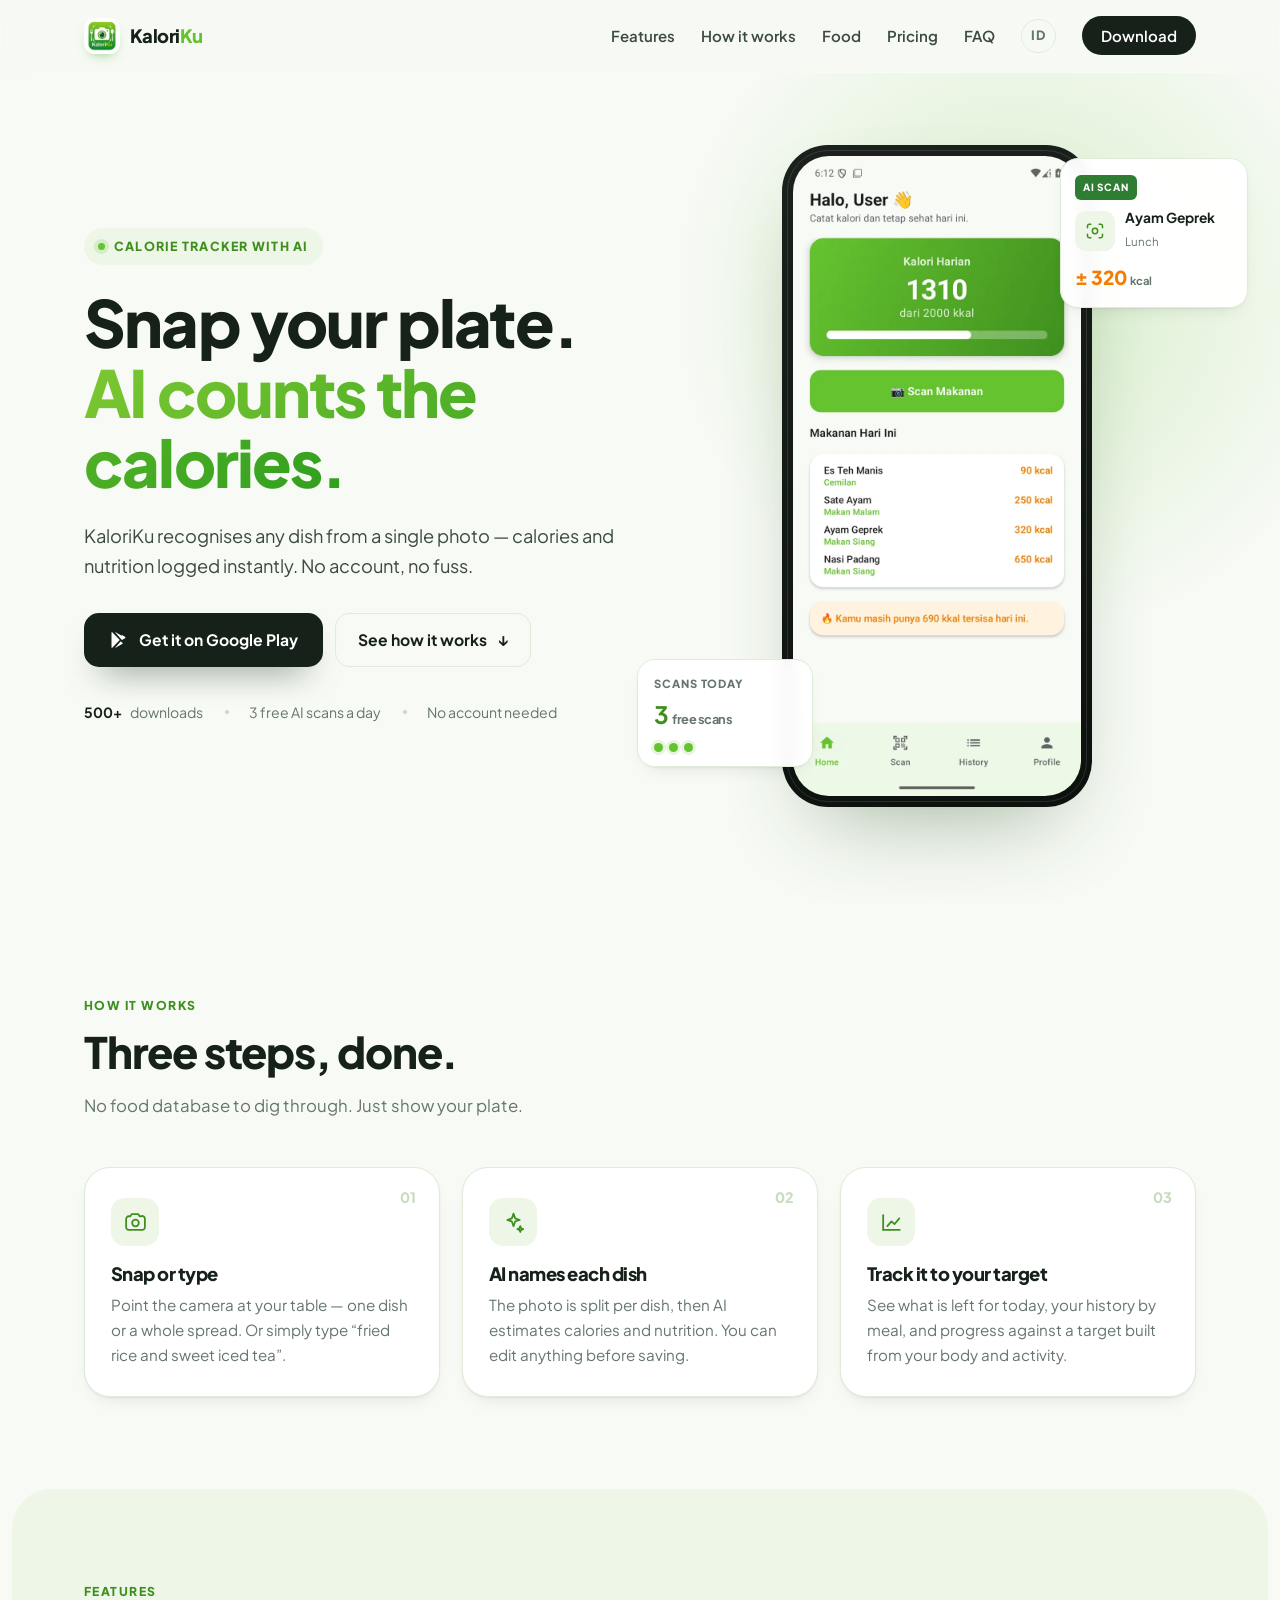
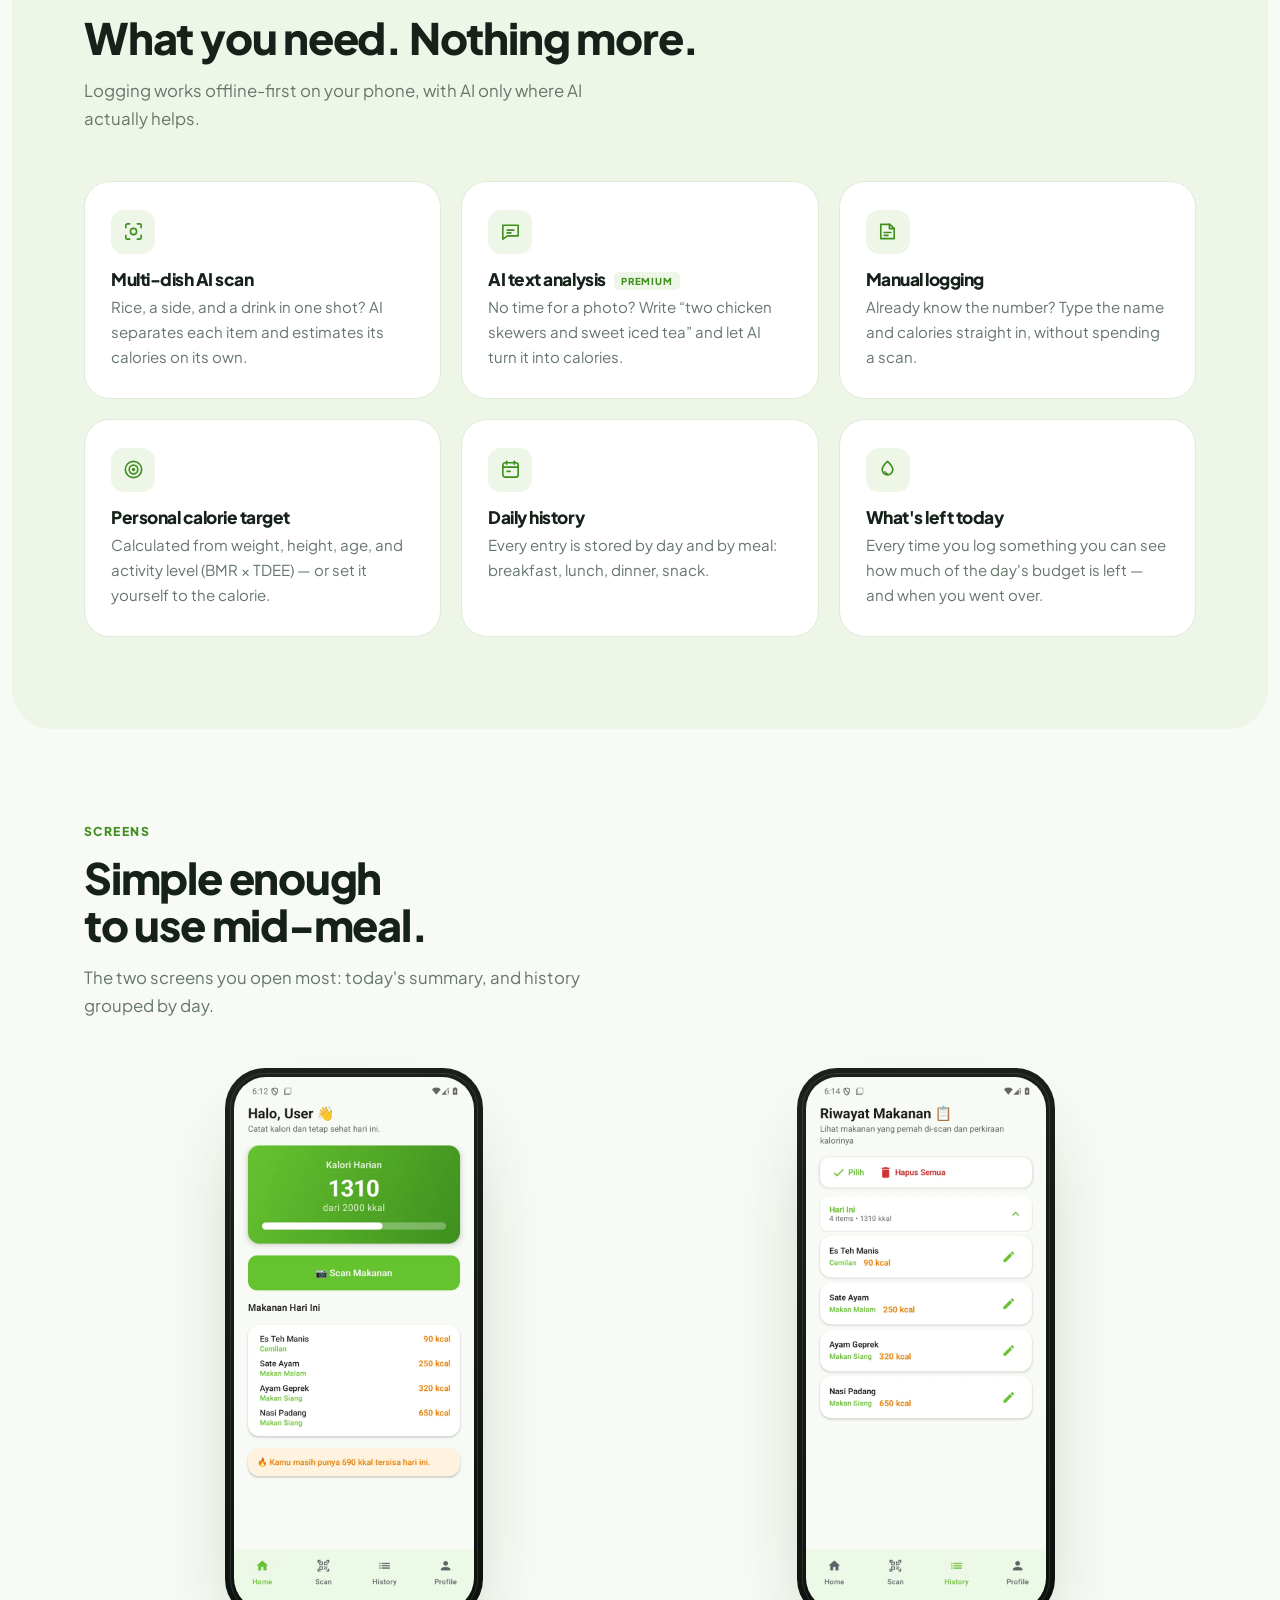
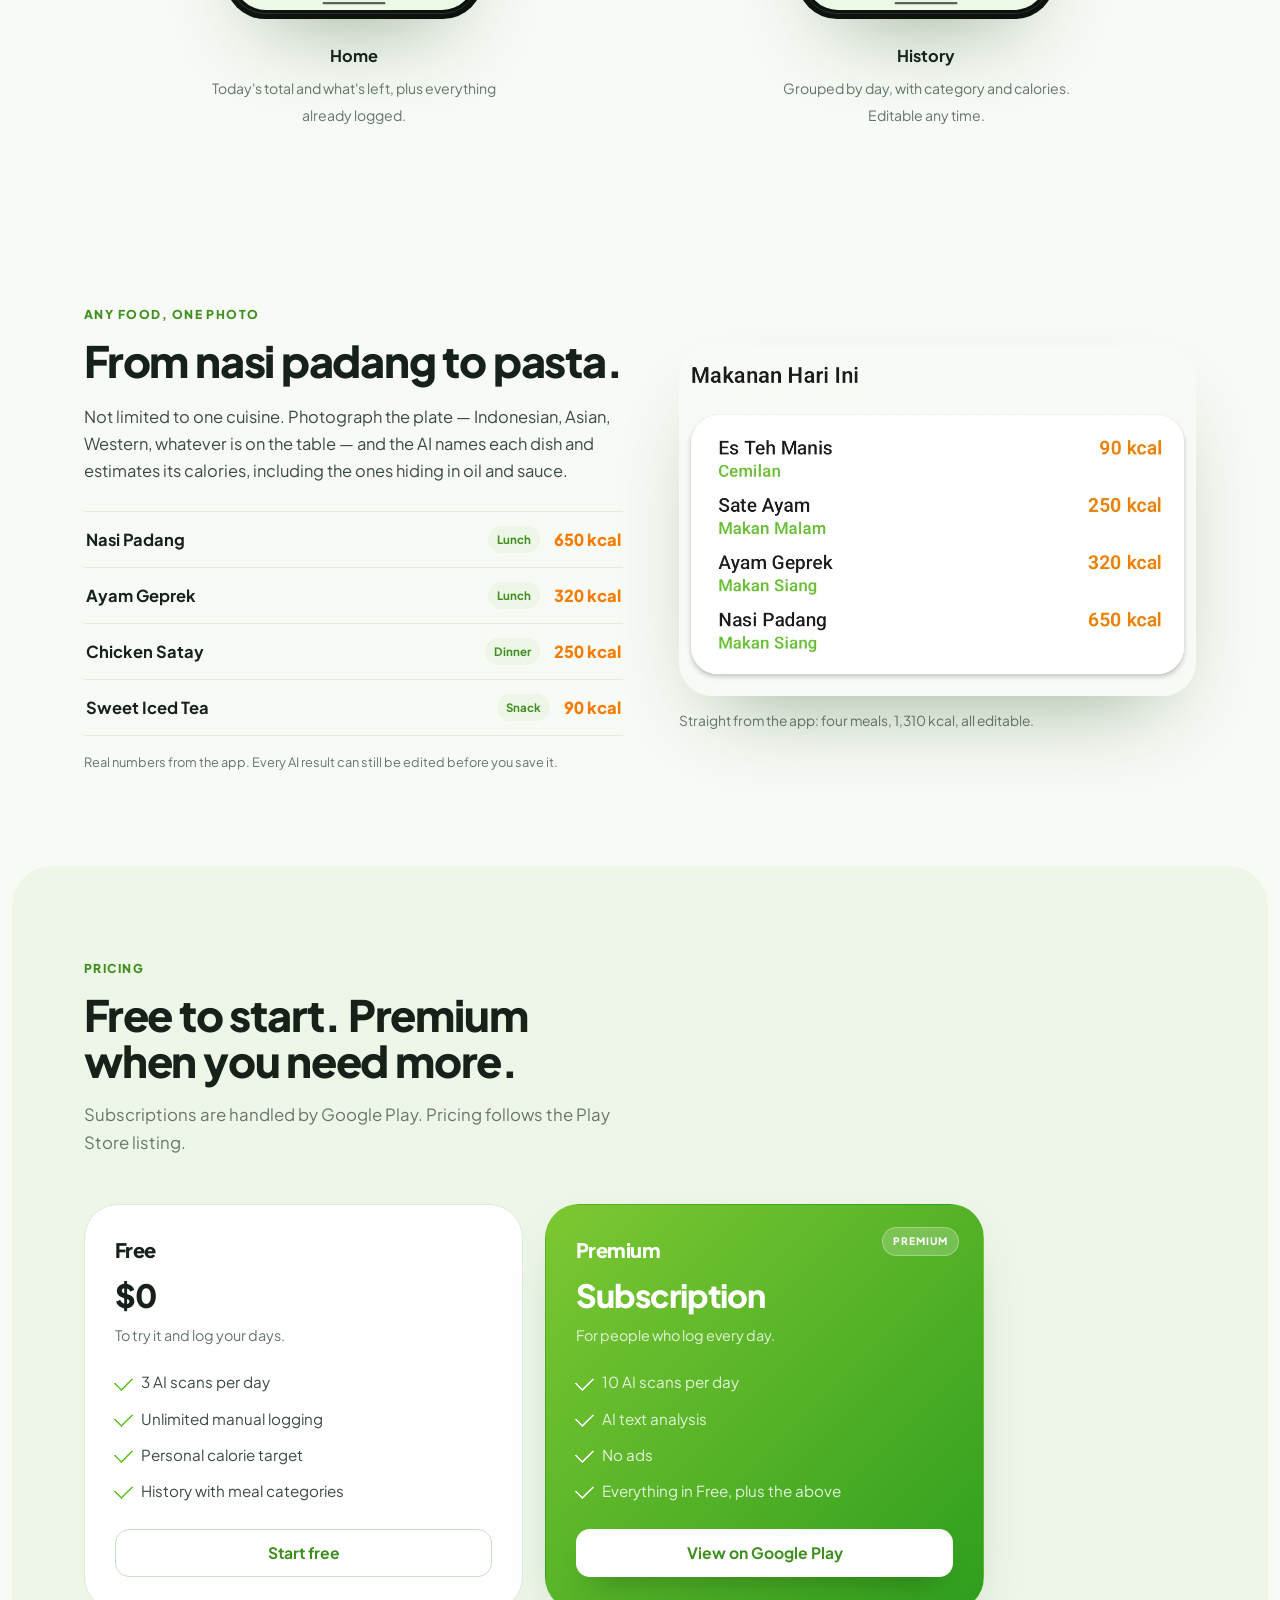
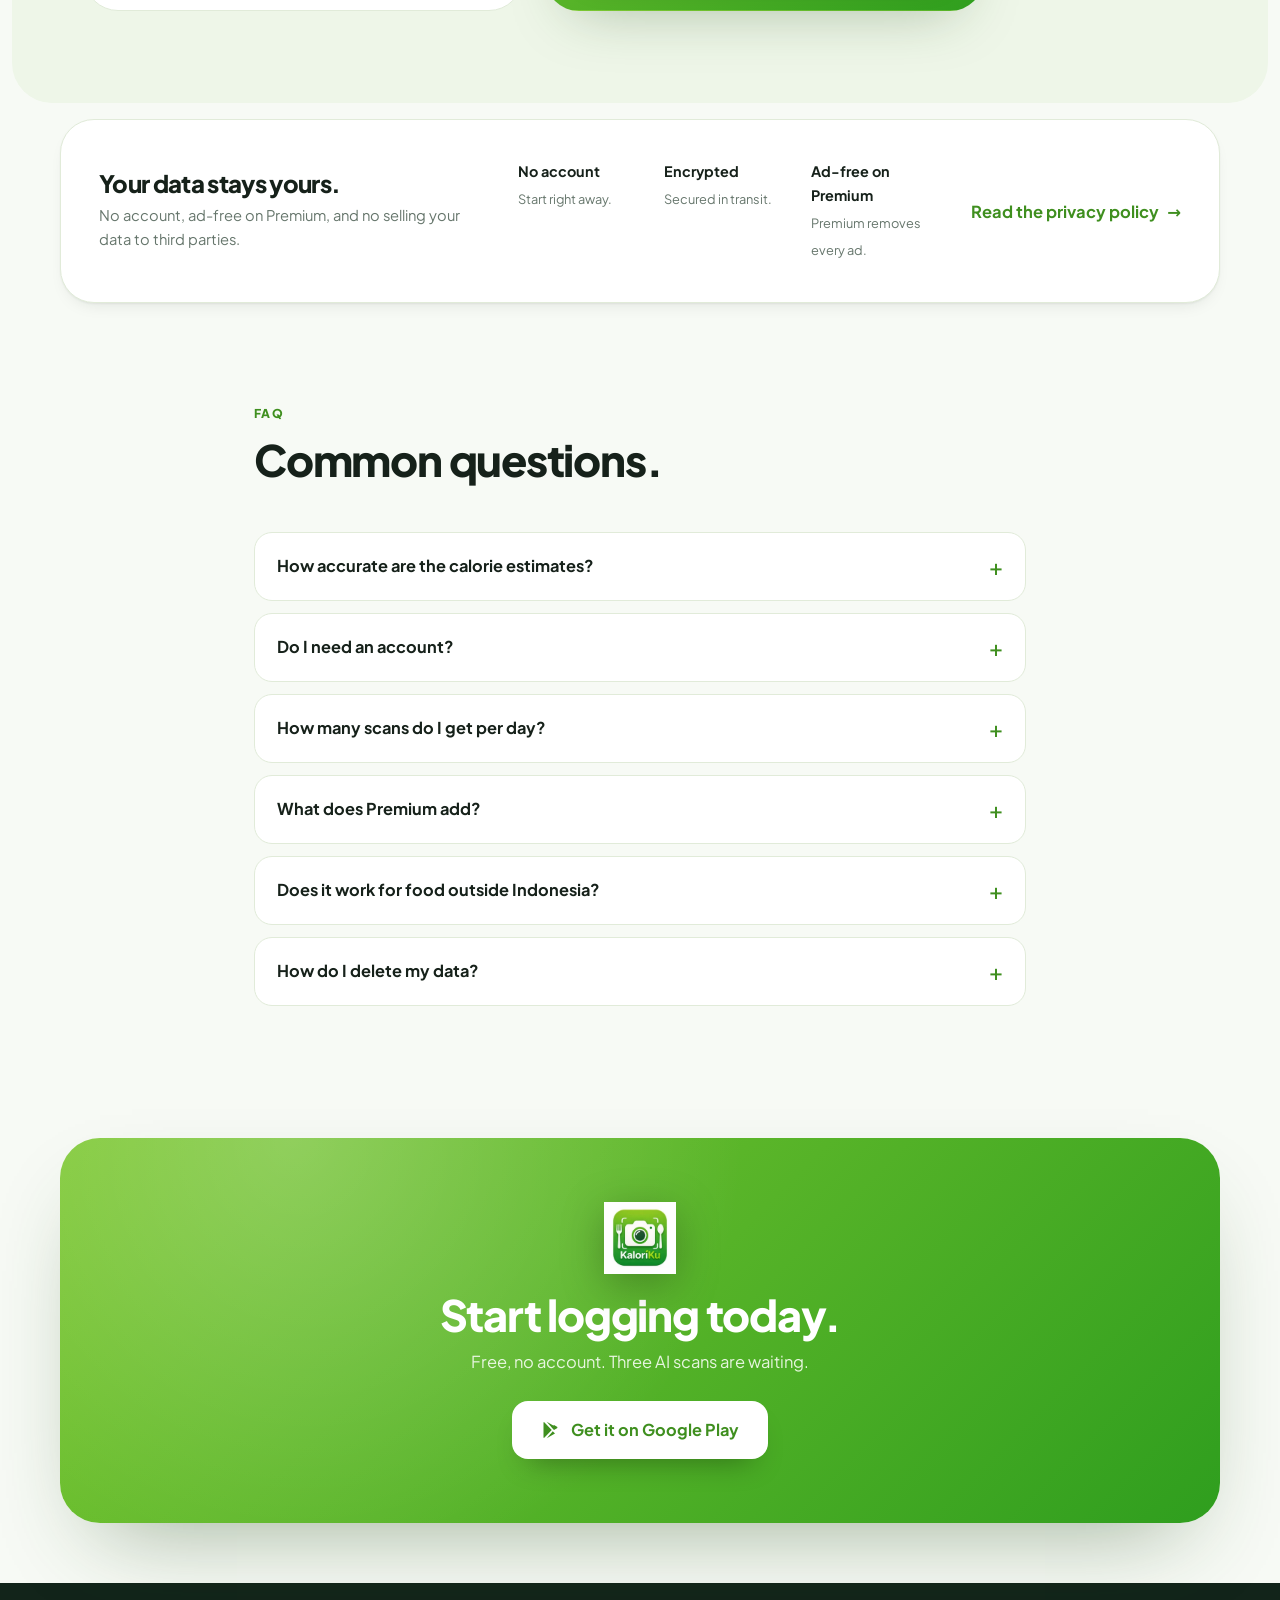
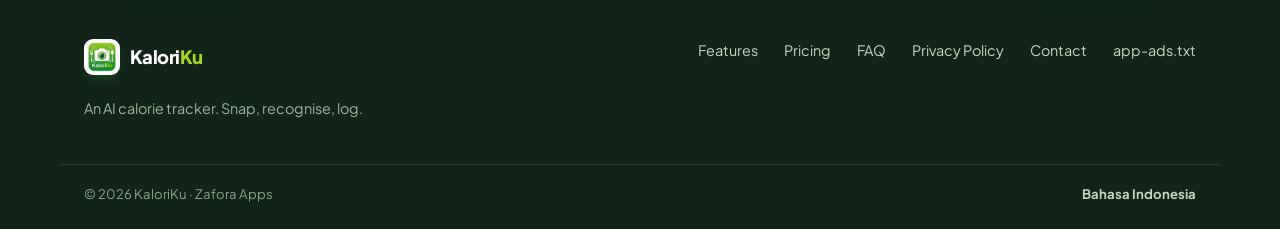
==== commit 2b836052: "Remove terms page and its footer links (not required by Google Play)" ====
--- a/en/index.html
+++ b/en/index.html
@@ -3,6 +3,8 @@
 <head>
 <meta charset="utf-8">
 <meta name="viewport" content="width=device-width, initial-scale=1">
+<meta name="robots" content="index,follow,max-image-preview:large">
+<link rel="preload" as="image" href="../assets/img/screen-home.webp" fetchpriority="high">
 <title>KaloriKu — Snap your food, let AI count the calories</title>
 <meta name="description" content="KaloriKu recognises any dish from a single photo and logs its calories and nutrition. Personal calorie target, daily history, no account required.">
 <meta name="theme-color" content="#65C32F">
@@ -39,6 +41,75 @@
   "publisher": { "@type": "Organization", "name": "Zafora Apps" }
 }
 </script>
+<script type="application/ld+json" id="faq-schema">
+{
+  "@context": "https://schema.org",
+  "@type": "FAQPage",
+  "mainEntity": [
+    {
+      "@type": "Question",
+      "name": "How accurate are the calorie estimates?",
+      "acceptedAnswer": {
+        "@type": "Answer",
+        "text": "Accurate enough for daily tracking, not a replacement for a kitchen scale or a dietitian. Every result can be edited — name, calories, and meal — before it is saved."
+      }
+    },
+    {
+      "@type": "Question",
+      "name": "Do I need an account?",
+      "acceptedAnswer": {
+        "@type": "Answer",
+        "text": "No. You are signed in automatically and securely, so you can start logging within seconds."
+      }
+    },
+    {
+      "@type": "Question",
+      "name": "How many scans do I get per day?",
+      "acceptedAnswer": {
+        "@type": "Answer",
+        "text": "Free accounts get 3 AI scans per day. Premium raises that to 10 per day and unlocks AI text analysis. Manual logging never uses your quota."
+      }
+    },
+    {
+      "@type": "Question",
+      "name": "What does Premium add?",
+      "acceptedAnswer": {
+        "@type": "Answer",
+        "text": "Premium increases the daily scan quota to 10, unlocks AI text analysis, and removes ads. Every other logging feature is already in the free version."
+      }
+    },
+    {
+      "@type": "Question",
+      "name": "Does it work for food outside Indonesia?",
+      "acceptedAnswer": {
+        "@type": "Answer",
+        "text": "Yes. The AI recognises common dishes across cuisines — Indonesian, Asian, Western — and you can always edit the result before saving."
+      }
+    },
+    {
+      "@type": "Question",
+      "name": "How do I delete my data?",
+      "acceptedAnswer": {
+        "@type": "Answer",
+        "text": "Delete individual meals or the whole history from the History screen. For anything else, email us at zaforaapps@gmail.com."
+      }
+    }
+  ]
+}
+</script>
+<!--seo:start-->
+<link rel="canonical" href="https://kaloriku.id/en/">
+<link rel="alternate" hreflang="id" href="https://kaloriku.id/">
+<link rel="alternate" hreflang="en" href="https://kaloriku.id/en/">
+<link rel="alternate" hreflang="x-default" href="https://kaloriku.id/">
+<meta property="og:url" content="https://kaloriku.id/en/">
+<meta property="og:image" content="https://kaloriku.id/assets/img/og.jpg">
+<meta property="og:image:type" content="image/jpeg">
+<meta property="og:image:width" content="1200">
+<meta property="og:image:height" content="630">
+<meta property="og:image:alt" content="KaloriKu — AI calorie tracker built for Indonesian food">
+<meta name="twitter:image" content="https://kaloriku.id/assets/img/og.jpg">
+<!--seo:end-->
 </head>
 <body>
 
@@ -296,7 +367,7 @@
         <li><strong>Encrypted</strong><span>Secured in transit.</span></li>
         <li><strong>Ad-free on Premium</strong><span>Premium removes every ad.</span></li>
       </ul>
-      <a class="link-arrow" href="https://isyarharun.github.io/kaloriku-privacy/">Read the privacy policy <span aria-hidden="true">→</span></a>
+      <a class="link-arrow" href="/privasi/">Read the privacy policy <span aria-hidden="true">→</span></a>
     </div>
   </section>
 
@@ -364,8 +435,7 @@
       <a href="#features">Features</a>
       <a href="#pricing">Pricing</a>
       <a href="#faq">FAQ</a>
-      <a href="https://isyarharun.github.io/kaloriku-privacy/">Privacy Policy</a>
-      <a href="https://isyarharun.github.io/kaloriku-syarat/">Terms of Use</a>
+      <a href="/privasi/">Privacy Policy</a>
       <a href="mailto:zaforaapps@gmail.com">Contact</a>
       <a href="../app-ads.txt">app-ads.txt</a>
     </nav>
